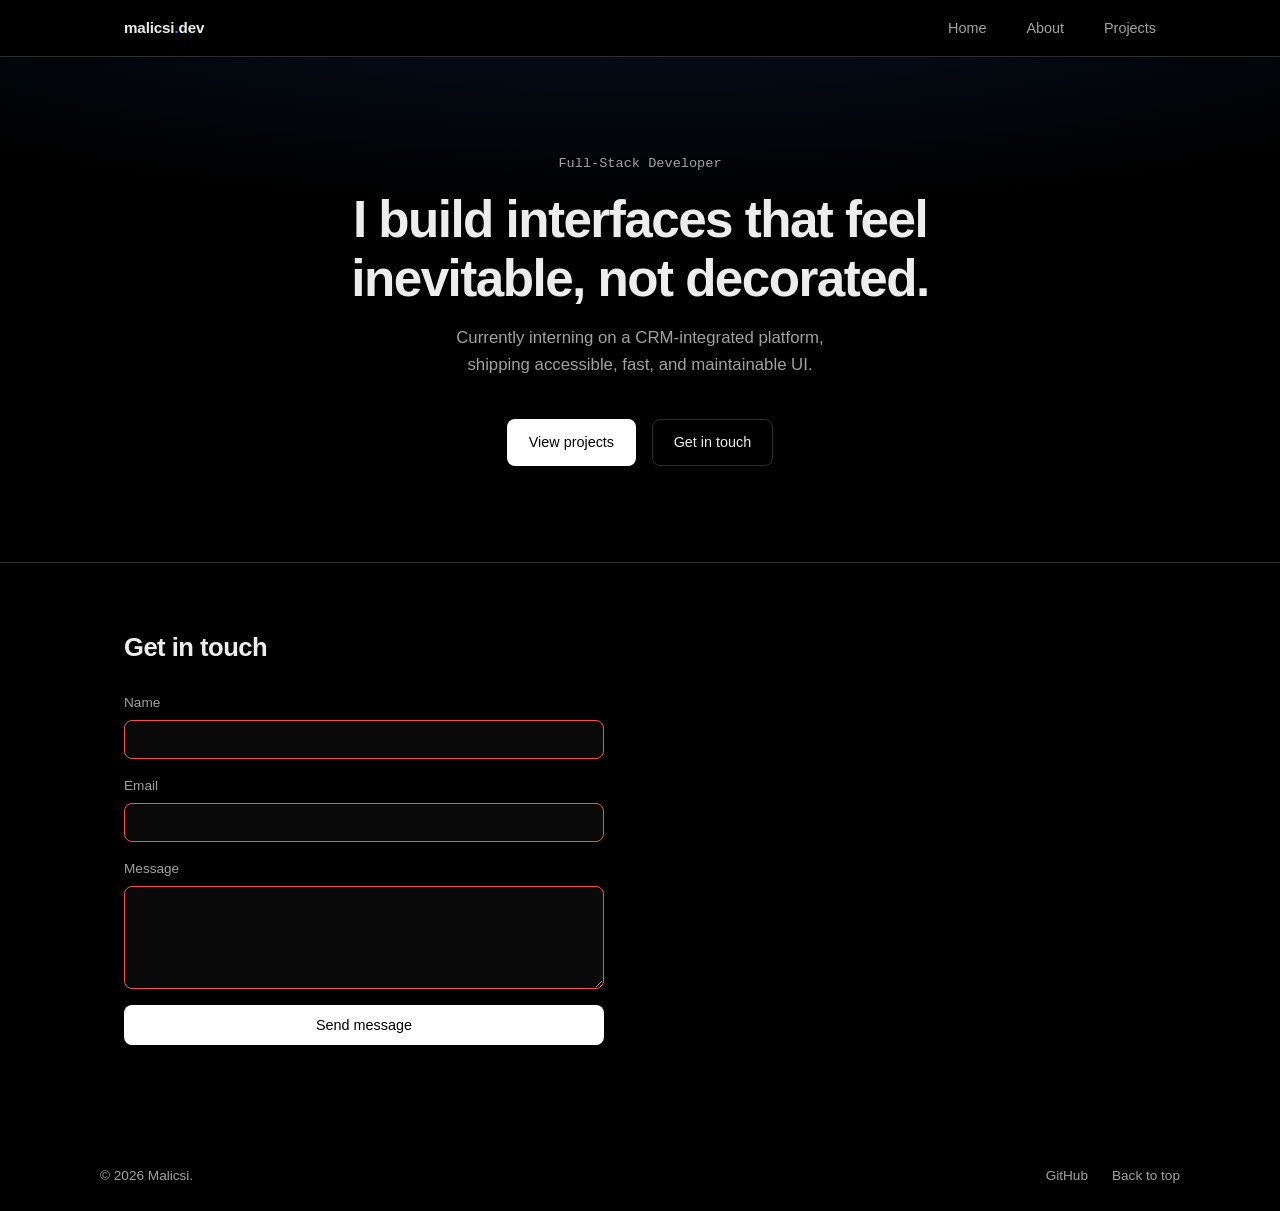
==== index.html @ 849f2c06 "prelim milestone" ====
<!DOCTYPE html>
<html lang="en">
<head>
  <meta charset="UTF-8">
  <meta name="viewport" content="width=device-width, initial-scale=1.0">
  <title>Malicsi — Portfolio</title>
  <meta name="description" content="Frontend developer portfolio — projects, about, and contact.">
  <link rel="stylesheet" href="styles.css">
</head>
<body>

  <header class="site-header">
    <nav class="navbar" aria-label="Primary">
      <a href="index.html" class="logo">malicsi<span class="logo-dot">.</span>dev</a>
      <ul class="nav-links">
        <li><a href="index.html" aria-current="page">Home</a></li>
        <li><a href="about.html">About</a></li>
        <li><a href="projects.html">Projects</a></li>
      </ul>
    </nav>
  </header>

  <main>
    <section id="hero" class="hero">
      <div class="hero-inner">
        <p class="eyebrow">Full-Stack Developer</p>
        <h1 class="hero-title">I build interfaces that feel<br>inevitable, not decorated.</h1>
        <p class="hero-sub">Currently interning on a CRM-integrated platform, shipping accessible, fast, and maintainable UI.</p>
        <div class="hero-actions">
          <a href="projects.html" class="btn btn-primary">View projects</a>
          <a href="#contact" class="btn btn-ghost">Get in touch</a>
        </div>
      </div>
    </section>

    <section id="contact" class="contact">
      <div class="section-inner">
        <h2>Get in touch</h2>
        <form id="contact-form" class="contact-form" novalidate>
          <div class="field">
            <label for="name">Name</label>
            <input type="text" id="name" name="name" required minlength="2" autocomplete="name">
          </div>
          <div class="field">
            <label for="email">Email</label>
            <input type="email" id="email" name="email" required autocomplete="email">
          </div>
          <div class="field">
            <label for="message">Message</label>
            <textarea id="message" name="message" rows="5" required minlength="10"></textarea>
          </div>
          <button type="submit" class="btn btn-primary">Send message</button>
          <p id="form-feedback" class="form-feedback" role="status" aria-live="polite"></p>
        </form>
      </div>
    </section>
  </main>

  <footer class="site-footer">
    <div class="footer-inner">
      <p>&copy; 2026 Malicsi.</p>
      <ul class="footer-links">
        <li><a href="https://github.com/illmalicsi" target="_blank" rel="noopener noreferrer">GitHub</a></li>
        <li><a href="#hero">Back to top</a></li>
      </ul>
    </div>
  </footer>

  <script src="script.js"></script>
</body>
</html>
---- styles.css ----
/* ---------- Tokens ---------- */
:root {
  --bg: #000000;
  --bg-elevated: #0a0a0a;
  --bg-card: #111111;
  --border: #2e2e2e;
  --border-hover: #4d4d4d;
  --fg: #ededed;
  --fg-muted: #a1a1a1;
  --accent: #ffffff;
  --focus: #2f81f7;

  --space-1: 0.5rem;
  --space-2: 1rem;
  --space-3: 1.5rem;
  --space-4: 2.5rem;
  --space-5: 4rem;
  --space-6: 6rem;

  --radius: 8px;
  --max-width: 1080px;
  --font-sans: -apple-system, "Segoe UI", Roboto, Helvetica, Arial, sans-serif;
  --font-mono: ui-monospace, "SF Mono", Menlo, Consolas, monospace;
}

/* ---------- Reset ---------- */
*, *::before, *::after { box-sizing: border-box; }
html { scroll-behavior: smooth; }
body {
  margin: 0;
  background: var(--bg);
  color: var(--fg);
  font-family: var(--font-sans);
  line-height: 1.6;
  -webkit-font-smoothing: antialiased;
}
img { max-width: 100%; display: block; }
a { color: inherit; text-decoration: none; }
ul { list-style: none; margin: 0; padding: 0; }
h1, h2, h3, p { margin: 0; }

:focus-visible {
  outline: 2px solid var(--focus);
  outline-offset: 3px;
}

.visually-hidden {
  position: absolute;
  width: 1px; height: 1px;
  overflow: hidden;
  clip: rect(0 0 0 0);
  white-space: nowrap;
}

.section-inner {
  max-width: var(--max-width);
  margin: 0 auto;
  padding: var(--space-5) var(--space-3);
}

/* ---------- Header / Nav (Flexbox) ---------- */
.site-header {
  position: sticky;
  top: 0;
  z-index: 10;
  background: rgba(0, 0, 0, 0.8);
  backdrop-filter: blur(8px);
  border-bottom: 1px solid var(--border);
}
.navbar {
  max-width: var(--max-width);
  margin: 0 auto;
  padding: var(--space-2) var(--space-3);
  display: flex;
  align-items: center;
  justify-content: space-between;
  gap: var(--space-2);
}
.logo {
  font-weight: 600;
  font-size: 0.95rem;
  letter-spacing: -0.01em;
}
.logo-dot { color: var(--focus); }
.nav-links {
  display: flex;
  gap: var(--space-3);
  font-size: 0.9rem;
  color: var(--fg-muted);
}
.nav-links a:hover { color: var(--fg); }

/* ---------- Hero ---------- */
.hero {
  padding: var(--space-6) var(--space-3);
  border-bottom: 1px solid var(--border);
  background:
    radial-gradient(ellipse 80% 50% at 50% -20%, rgba(47, 129, 247, 0.15), transparent);
}
.hero-inner {
  max-width: 720px;
  margin: 0 auto;
  text-align: center;
}
.eyebrow {
  color: var(--fg-muted);
  font-size: 0.85rem;
  font-family: var(--font-mono);
}
.hero-title {
  margin-top: var(--space-2);
  font-size: clamp(1.9rem, 5vw, 3.2rem);
  font-weight: 600;
  letter-spacing: -0.03em;
  line-height: 1.15;
}
.hero-sub {
  margin-top: var(--space-2);
  color: var(--fg-muted);
  font-size: 1.05rem;
  max-width: 46ch;
  margin-left: auto;
  margin-right: auto;
}
.hero-actions {
  margin-top: var(--space-4);
  display: flex;
  gap: var(--space-2);
  justify-content: center;
  flex-wrap: wrap;
}

/* ---------- Buttons ---------- */
.btn {
  display: inline-block;
  padding: 0.7rem 1.3rem;
  border-radius: var(--radius);
  font-size: 0.9rem;
  font-weight: 500;
  border: 1px solid transparent;
  cursor: pointer;
  transition: background 0.15s ease, border-color 0.15s ease;
}
.btn-primary {
  background: var(--accent);
  color: #000;
}
.btn-primary:hover { background: #dcdcdc; }
.btn-ghost {
  background: transparent;
  border-color: var(--border);
  color: var(--fg);
}
.btn-ghost:hover { border-color: var(--border-hover); }

/* ---------- About ---------- */
.about { border-bottom: 1px solid var(--border); }
.about-page { border-bottom: none; padding-top: var(--space-3); }
.projects-page { border-bottom: none; padding-top: var(--space-3); }
.about h2, .projects h2, .contact h2 {
  font-size: 1.6rem;
  letter-spacing: -0.02em;
  margin-bottom: var(--space-3);
}
.about-grid {
  display: grid;
  gap: var(--space-3);
}
.about-text p { color: var(--fg-muted); margin-bottom: var(--space-2); }
.about-facts {
  display: flex;
  flex-direction: column;
  gap: var(--space-2);
  border-top: 1px solid var(--border);
  padding-top: var(--space-2);
}
.about-facts li {
  display: flex;
  justify-content: space-between;
  font-size: 0.9rem;
  padding: var(--space-1) 0;
  border-bottom: 1px solid var(--border);
}
.fact-label { color: var(--fg-muted); }

/* ---------- Projects ---------- */
.projects { border-bottom: 1px solid var(--border); }
.projects-header {
  display: flex;
  flex-direction: column;
  gap: var(--space-2);
  margin-bottom: var(--space-3);
}
.search-wrap input {
  width: 100%;
  background: var(--bg-elevated);
  border: 1px solid var(--border);
  border-radius: var(--radius);
  padding: 0.65rem 0.9rem;
  color: var(--fg);
  font-size: 0.9rem;
}
.search-wrap input:hover { border-color: var(--border-hover); }
.search-wrap input::placeholder { color: var(--fg-muted); }

.fetch-status {
  color: var(--fg-muted);
  font-size: 0.85rem;
  min-height: 1.2em;
}

.spinner {
  display: flex;
  align-items: center;
  gap: var(--space-2);
  color: var(--fg-muted);
  padding: var(--space-3) 0;
  font-size: 0.9rem;
}
.spinner-circle {
  width: 18px; height: 18px;
  border-radius: 50%;
  border: 2px solid var(--border);
  border-top-color: var(--fg);
  animation: spin 0.7s linear infinite;
}
@keyframes spin { to { transform: rotate(360deg); } }
@media (prefers-reduced-motion: reduce) {
  .spinner-circle { animation: none; }
  html { scroll-behavior: auto; }
}

.empty-state {
  color: var(--fg-muted);
  padding: var(--space-3) 0;
}

/* Project grid: CSS Grid, mobile-first single column */
.project-grid {
  display: grid;
  grid-template-columns: 1fr;
  gap: var(--space-2);
}
.project-card {
  background: var(--bg-card);
  border: 1px solid var(--border);
  border-radius: var(--radius);
  padding: var(--space-2);
  display: flex;
  flex-direction: column;
  gap: var(--space-1);
  transition: border-color 0.15s ease;
}
.project-card:hover { border-color: var(--border-hover); }
.project-card-header {
  display: flex;
  align-items: center;
  gap: var(--space-1);
}
.project-card img {
  width: 20px; height: 20px;
  border-radius: 4px;
}
.project-name {
  font-weight: 600;
  font-size: 0.95rem;
  word-break: break-word;
}
.project-desc {
  color: var(--fg-muted);
  font-size: 0.85rem;
  flex-grow: 1;
}
.project-meta {
  display: flex;
  gap: var(--space-2);
  font-size: 0.78rem;
  color: var(--fg-muted);
  font-family: var(--font-mono);
}
.project-link {
  margin-top: var(--space-1);
  font-size: 0.85rem;
  color: var(--focus);
}
.project-link:hover { text-decoration: underline; }

/* ---------- Contact ---------- */
.contact-form {
  display: flex;
  flex-direction: column;
  gap: var(--space-2);
  max-width: 480px;
}
.field { display: flex; flex-direction: column; gap: 0.4rem; }
.field label { font-size: 0.85rem; color: var(--fg-muted); }
.field input,
.field textarea {
  background: var(--bg-elevated);
  border: 1px solid var(--border);
  border-radius: var(--radius);
  padding: 0.65rem 0.9rem;
  color: var(--fg);
  font-family: inherit;
  font-size: 0.9rem;
  resize: vertical;
}
.field input:invalid:not(:placeholder-shown),
.field textarea:invalid:not(:placeholder-shown) {
  border-color: #f85149;
}
.form-feedback {
  font-size: 0.85rem;
  min-height: 1.2em;
}
.form-feedback.success { color: #3fb950; }
.form-feedback.error { color: #f85149; }

/* ---------- Footer (Flexbox) ---------- */
.site-footer { padding: var(--space-3); }
.footer-inner {
  max-width: var(--max-width);
  margin: 0 auto;
  display: flex;
  flex-direction: column;
  gap: var(--space-2);
  align-items: center;
  text-align: center;
  color: var(--fg-muted);
  font-size: 0.85rem;
}
.footer-links {
  display: flex;
  gap: var(--space-3);
}
.footer-links a:hover { color: var(--fg); }

/* ---------- Breakpoint 1: tablet ≥ 640px ---------- */
@media (min-width: 640px) {
  .nav-links { gap: var(--space-4); }
  .projects-header {
    flex-direction: row;
    align-items: center;
    justify-content: space-between;
  }
  .search-wrap { width: 260px; }
  .project-grid { grid-template-columns: repeat(2, 1fr); }
  .footer-inner { flex-direction: row; justify-content: space-between; text-align: left; }
}

/* ---------- Breakpoint 2: desktop ≥ 1024px ---------- */
@media (min-width: 1024px) {
  .about-grid { grid-template-columns: 1.3fr 1fr; align-items: start; }
  .project-grid { grid-template-columns: repeat(3, 1fr); }
}
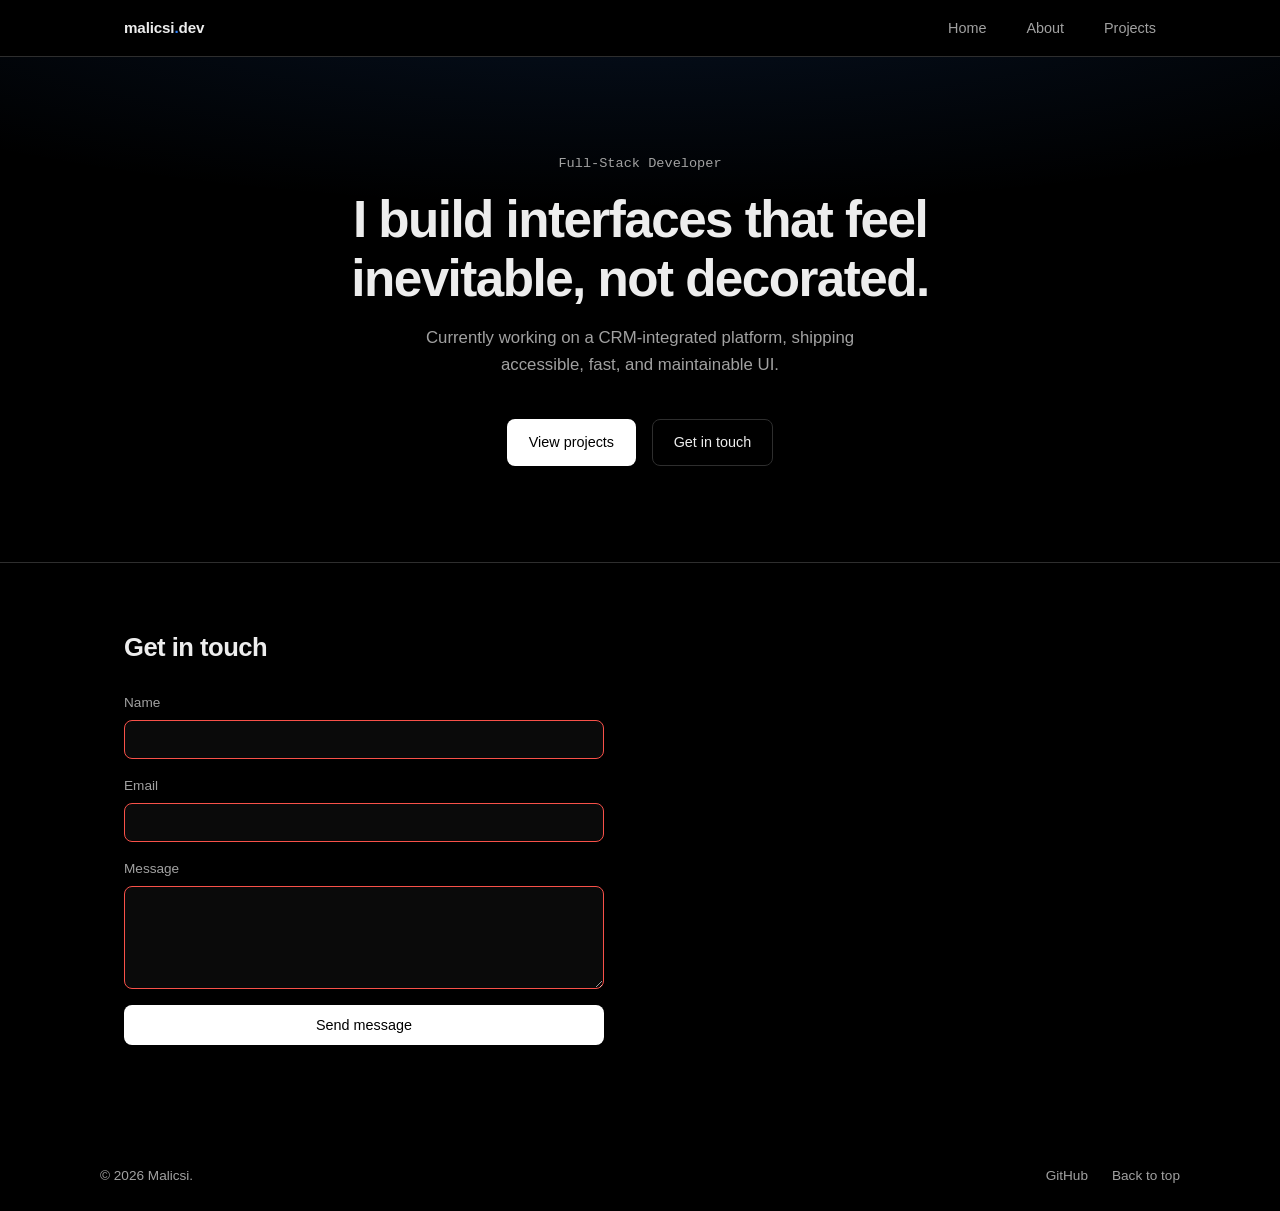
==== commit 15468fde: "updated hero" ====
--- a/index.html
+++ b/index.html
@@ -25,7 +25,7 @@
       <div class="hero-inner">
         <p class="eyebrow">Full-Stack Developer</p>
         <h1 class="hero-title">I build interfaces that feel<br>inevitable, not decorated.</h1>
-        <p class="hero-sub">Currently interning on a CRM-integrated platform, shipping accessible, fast, and maintainable UI.</p>
+        <p class="hero-sub">Currently working on a CRM-integrated platform, shipping accessible, fast, and maintainable UI.</p>
         <div class="hero-actions">
           <a href="projects.html" class="btn btn-primary">View projects</a>
           <a href="#contact" class="btn btn-ghost">Get in touch</a>
--- a/styles.css
+++ b/styles.css
@@ -155,33 +155,58 @@
 
 /* ---------- About ---------- */
 .about { border-bottom: 1px solid var(--border); }
-.about-page { border-bottom: none; padding-top: var(--space-3); }
+.about-page {
+  border-bottom: none;
+  padding-top: var(--space-4);
+  background: radial-gradient(ellipse 70% 40% at 15% 0%, rgba(47, 129, 247, 0.1), transparent);
+}
 .projects-page { border-bottom: none; padding-top: var(--space-3); }
 .about h2, .projects h2, .contact h2 {
   font-size: 1.6rem;
   letter-spacing: -0.02em;
   margin-bottom: var(--space-3);
 }
+.about-page h2 { margin-top: var(--space-1); margin-bottom: var(--space-4); }
+
 .about-grid {
   display: grid;
-  gap: var(--space-3);
+  gap: var(--space-4);
+}
+.about-mark {
+  width: 44px;
+  height: 44px;
+  display: flex;
+  align-items: center;
+  justify-content: center;
+  border: 1px solid var(--border);
+  border-radius: var(--radius);
+  color: var(--focus);
+  margin-bottom: var(--space-2);
 }
 .about-text p { color: var(--fg-muted); margin-bottom: var(--space-2); }
+
 .about-facts {
-  display: flex;
-  flex-direction: column;
-  gap: var(--space-2);
-  border-top: 1px solid var(--border);
-  padding-top: var(--space-2);
+  display: grid;
+  gap: var(--space-2);
+  align-content: start;
 }
 .about-facts li {
   display: flex;
-  justify-content: space-between;
-  font-size: 0.9rem;
-  padding: var(--space-1) 0;
-  border-bottom: 1px solid var(--border);
-}
-.fact-label { color: var(--fg-muted); }
+  flex-direction: column;
+  gap: 0.3rem;
+  padding: var(--space-2);
+  border: 1px solid var(--border);
+  border-top: 2px solid var(--focus);
+  border-radius: var(--radius);
+  background: var(--bg-card);
+}
+.fact-label {
+  color: var(--fg-muted);
+  font-size: 0.78rem;
+  font-family: var(--font-mono);
+  text-transform: lowercase;
+}
+.fact-value { font-size: 0.95rem; }
 
 /* ---------- Projects ---------- */
 .projects { border-bottom: 1px solid var(--border); }
